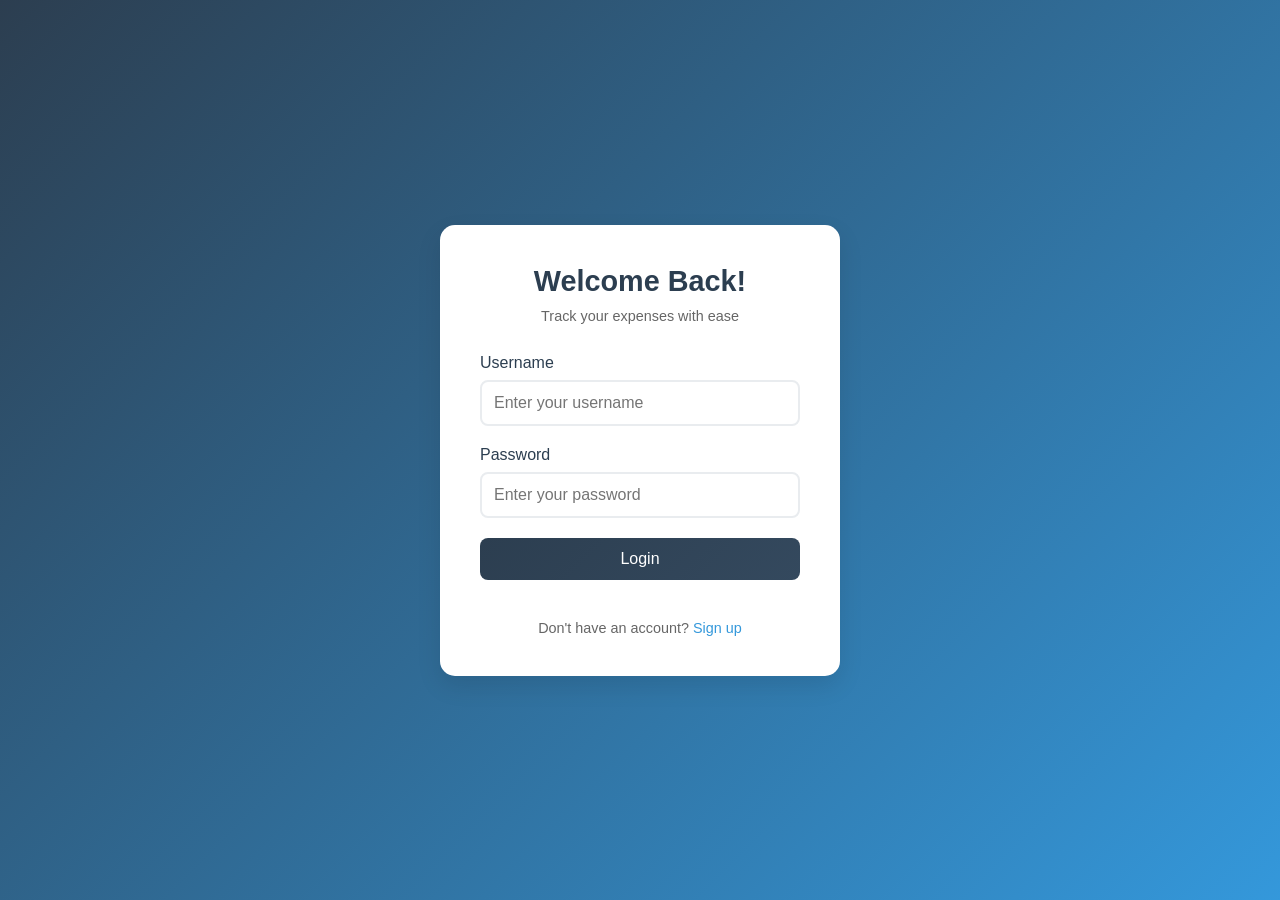
==== index.html @ 7dda6238 "initial commit" ====
<!DOCTYPE html>
<html lang="en">
<head>
    <meta charset="UTF-8">
    <meta name="viewport" content="width=device-width, initial-scale=1.0">
    <title>Personal Expense Tracker</title>
    <link rel="stylesheet" href="css/style.css">
</head>
<body>
    <nav class="navbar">
        <div class="nav-container">
            <h2>Expense Tracker</h2>
            <ul class="nav-links">
                <li><a href="index.html" class="active"><button>Transactions</button></a></li>
                <li><a href="dashboard.html"><button>Dashboard</button></a></li>
                <li><a href="about.html"><button>About</button></a></li>
                <li><button onclick="logout()" class="logout-btn">Logout</button></li>
            </ul>
        </div>
        <div class="user-info">Welcome, <span id="username"></span></div>
    </nav>
    <div class="container">
        <h1>Personal Expense Tracker</h1>
        
        <div class="balance-container">
            <h2>Your Balance</h2>
            <h3 id="balance">$0.00</h3>
        </div>

        <div class="summary">
            <div class="income">
                <h4>Income</h4>
                <p id="income-amount">$0.00</p>
            </div>
            <div class="expenses">
                <h4>Expenses</h4>
                <p id="expense-amount">$0.00</p>
            </div>
        </div>

        <div class="transaction-container">
            <h3>Add New Transaction</h3>
            <form id="transaction-form">
                <div class="form-control">
                    <label for="description">Description</label>
                    <input type="text" id="description" placeholder="Enter description..." required>
                </div>
                <div class="form-row">
                    <div class="form-control">
                        <label for="amount">Amount</label>
                        <input type="number" id="amount" placeholder="Enter amount..." required step="0.01">
                    </div>
                    <div class="form-control">
                        <label for="transaction-type">Type</label>
                        <select id="transaction-type" required>
                            <option value="expense">Expense</option>
                            <option value="income">Income</option>
                        </select>
                    </div>
                </div>
                <div class="form-row">
                    <div class="form-control">
                        <label for="category">Category</label>
                        <select id="category" required>
                            <option value="">Select Category</option>
                            <optgroup label="Expenses">
                                <option value="groceries">Groceries</option>
                                <option value="utilities">Utilities</option>
                                <option value="rent">Rent</option>
                                <option value="transportation">Transportation</option>
                                <option value="entertainment">Entertainment</option>
                                <option value="healthcare">Healthcare</option>
                                <option value="shopping">Shopping</option>
                                <option value="other-expense">Other</option>
                            </optgroup>
                            <optgroup label="Income">
                                <option value="salary">Salary</option>
                                <option value="freelance">Freelance</option>
                                <option value="investments">Investments</option>
                                <option value="other-income">Other</option>
                            </optgroup>
                        </select>
                    </div>
                    <div class="form-control">
                        <label for="date">Date</label>
                        <input type="date" id="date" required>
                    </div>
                </div>
                <div class="form-control">
                    <label for="notes">Notes (Optional)</label>
                    <textarea id="notes" placeholder="Add any additional notes..."></textarea>
                </div>
                <button type="submit" class="btn">Add Transaction</button>
            </form>
        </div>

        <div class="history-container">
            <div class="history-header">
                <h3>Transaction History</h3>
                <div class="list-controls">
                    <div class="filter-controls">
                        <select id="filter-type" class="control-btn">
                            <option value="all">All Types</option>
                            <option value="income">Income</option>
                            <option value="expense">Expense</option>
                        </select>
                        <select id="filter-category" class="control-btn">
                            <option value="all">All Categories</option>
                            <optgroup label="Expenses">
                                <option value="groceries">Groceries</option>
                                <option value="utilities">Utilities</option>
                                <option value="rent">Rent</option>
                                <option value="transportation">Transportation</option>
                                <option value="entertainment">Entertainment</option>
                                <option value="healthcare">Healthcare</option>
                                <option value="shopping">Shopping</option>
                                <option value="other-expense">Other</option>
                            </optgroup>
                            <optgroup label="Income">
                                <option value="salary">Salary</option>
                                <option value="freelance">Freelance</option>
                                <option value="investments">Investments</option>
                                <option value="other-income">Other</option>
                            </optgroup>
                        </select>
                    </div>
                    <div class="sort-controls">
                        <button id="sort-date" class="control-btn">
                            Sort by Date <span class="sort-icon">↓</span>
                        </button>
                        <button id="sort-amount" class="control-btn">
                            Sort by Amount <span class="sort-icon">↓</span>
                        </button>
                    </div>
                </div>
            </div>
            <ul id="transaction-list" class="list">
                <!-- Transactions will be added here dynamically -->
            </ul>
        </div>
    </div>
    <script src="js/check-auth.js"></script>
    <script>document.getElementById('username').textContent = currentUser;</script>
    <script src="js/script.js"></script>
</body>
</html>
---- css/style.css ----
* {
    margin: 0;
    padding: 0;
    box-sizing: border-box;
}

body {
    font-family: Arial, sans-serif;
    background-color: #f7f7f7;
    min-height: 100vh;
    margin: 0;
    padding: 0;
}

/* Navbar styles (transaction page) */
.navbar {
    background-color: #2c3e50;
    padding: 12px 0;
}

.nav-container {
    max-width: 1100px;
    margin: 0 auto;
    display: flex;
    justify-content: space-between;
    align-items: center;
    padding: 0 20px;
    gap: 20px;
}

.nav-container h2 {
    color: #fff;
    font-size: 1.1rem;
    margin: 0;
}

.nav-links {
    list-style: none;
    display: flex;
    gap: 12px;
    margin: 0;
    padding: 0;
    align-items: center;
}

.nav-links li {
    display: inline-block;
}

.nav-links a {
    text-decoration: none;
}

.nav-links a button {
    background: linear-gradient(180deg, #ffffff11, #ffffff06);
    color: #fff;
    border: 1px solid rgba(255,255,255,0.12);
    padding: 8px 14px;
    border-radius: 8px;
    cursor: pointer;
    font-weight: 600;
    letter-spacing: 0.2px;
    box-shadow: 0 2px 6px rgba(0,0,0,0.12);
    transition: transform 0.12s ease, background-color 0.12s ease, opacity 0.12s ease;
}

.nav-links a button:hover,
.nav-links .logout-btn:hover {
    transform: translateY(-2px);
    opacity: 0.95;
}

.logout-btn {
    background: linear-gradient(180deg, #e74c3c22, #e74c3c11);
    color: #fff;
    border: 1px solid rgba(231, 76, 60, 0.3);
    padding: 8px 14px;
    border-radius: 8px;
    cursor: pointer;
    font-weight: 600;
    letter-spacing: 0.2px;
}

.user-info {
    color: #fff;
    font-size: 0.9em;
    opacity: 0.9;
    margin-left: 20px;
}

.nav-links a.active button,
.nav-links a button.active {
    background-color: #ffffff22;
    border-color: rgba(255,255,255,0.22);
}

@media (max-width: 600px) {
    .nav-container {
        padding: 0 12px;
        gap: 8px;
    }
    .nav-links a button {
        padding: 7px 10px;
        font-size: 0.95rem;
    }
}

.container {
    width: 100%;
    max-width: 800px;
    margin: 0 auto;
    background-color: white;
    padding: 30px;
    border-radius: 10px;
    box-shadow: 0 2px 5px rgba(0, 0, 0, 0.1);
}

.form-row {
    display: grid;
    grid-template-columns: 1fr 1fr;
    gap: 20px;
    margin-bottom: 20px;
}

.form-control select,
.form-control textarea {
    width: 100%;
    padding: 10px;
    border: 1px solid #ddd;
    border-radius: 5px;
    font-size: 1rem;
}

.form-control textarea {
    height: 100px;
    resize: vertical;
}

.form-control select {
    background-color: white;
}

.category-tag {
    padding: 3px 8px;
    border-radius: 12px;
    font-size: 0.8em;
    background-color: #e8e8e8;
    color: #666;
}

.transaction-info {
    display: flex;
    flex-direction: column;
    gap: 5px;
}

.transaction-info .description {
    font-weight: 500;
}

.transaction-info .details {
    font-size: 0.9em;
    color: #666;
}

h1 {
    text-align: center;
    margin-bottom: 30px;
    color: #2c3e50;
}

.balance-container {
    text-align: center;
    margin-bottom: 30px;
}

.balance-container h2 {
    color: #666;
    margin-bottom: 10px;
}

.balance-container h3 {
    font-size: 2em;
    color: #2c3e50;
}

.summary {
    display: flex;
    justify-content: space-between;
    margin-bottom: 30px;
    padding: 20px;
    background-color: #f8f9fa;
    border-radius: 5px;
}

.income, .expenses {
    flex: 1;
    text-align: center;
}

.income h4 {
    color: #27ae60;
}

.expenses h4 {
    color: #c0392b;
}

.form-control {
    margin-bottom: 20px;
}

.form-control label {
    display: block;
    margin-bottom: 5px;
    color: #666;
}

.form-control input {
    width: 100%;
    padding: 10px;
    border: 1px solid #ddd;
    border-radius: 5px;
}

.form-control small {
    color: #666;
    font-size: 0.8em;
}

.btn {
    width: 100%;
    padding: 10px;
    background-color: #2c3e50;
    color: white;
    border: none;
    border-radius: 5px;
    cursor: pointer;
    margin-bottom: 20px;
}

.btn:hover {
    background-color: #34495e;
}

.list {
    list-style-type: none;
    padding: 0;
}

.list li {
    display: flex;
    justify-content: space-between;
    padding: 10px;
    margin-bottom: 10px;
    background-color: #f8f9fa;
    border-radius: 5px;
    border-right: 5px solid;
}

.list li.income {
    border-right-color: #27ae60;
}

.list li.expense {
    border-right-color: #c0392b;
}

.delete-btn {
    background-color: #e74c3c;
    color: white;
    border: none;
    padding: 2px 5px;
    border-radius: 3px;
    cursor: pointer;
    margin-left: 10px;
}

.transaction-container, .history-container {
    margin-bottom: 30px;
}

.history-header {
    margin-bottom: 20px;
}

.list-controls {
    display: flex;
    flex-wrap: wrap;
    gap: 15px;
    margin-top: 15px;
}

.filter-controls, .sort-controls {
    display: flex;
    gap: 10px;
}

.control-btn {
    padding: 8px 12px;
    background-color: #f8f9fa;
    border: 1px solid #ddd;
    border-radius: 5px;
    cursor: pointer;
    font-size: 0.9em;
    color: #2c3e50;
    transition: all 0.3s ease;
}

.control-btn:hover {
    background-color: #e9ecef;
    border-color: #cbd3da;
}

.control-btn.active {
    background-color: #2c3e50;
    color: white;
    border-color: #2c3e50;
}

.sort-icon {
    display: inline-block;
    margin-left: 5px;
    transition: transform 0.3s ease;
}

.sort-icon.asc {
    transform: rotate(180deg);
}

@media (max-width: 768px) {
    .list-controls {
        flex-direction: column;
        gap: 10px;
    }

    .filter-controls, .sort-controls {
        flex-direction: column;
        width: 100%;
    }

    .control-btn {
        width: 100%;
    }
}

h3 {
    margin-bottom: 15px;
    color: #2c3e50;
}
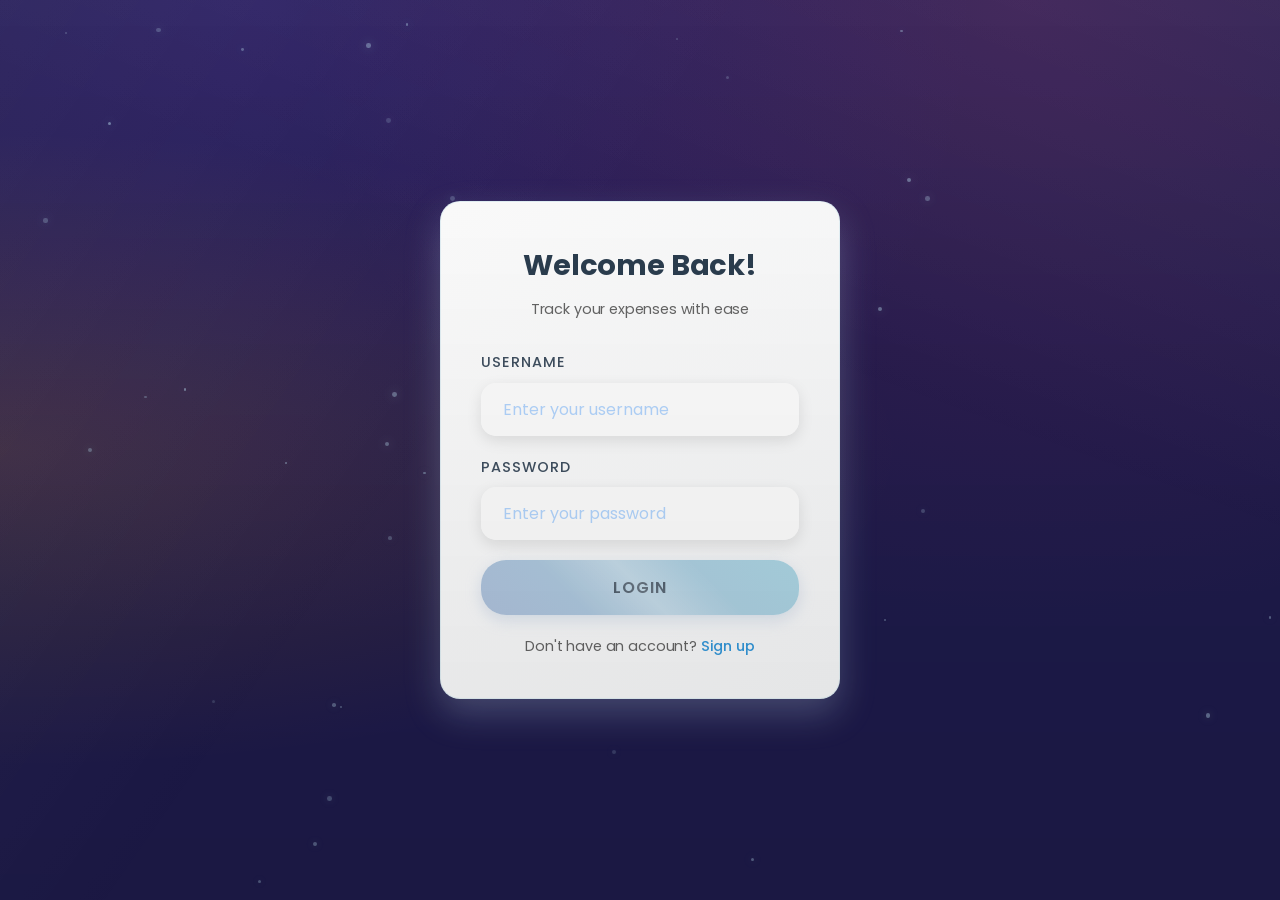
==== commit 12462622: "first commit" ====
--- a/index.html
+++ b/index.html
@@ -4,9 +4,16 @@
     <meta charset="UTF-8">
     <meta name="viewport" content="width=device-width, initial-scale=1.0">
     <title>Personal Expense Tracker</title>
+    <link rel="preconnect" href="https://fonts.googleapis.com">
+    <link rel="preconnect" href="https://fonts.gstatic.com" crossorigin>
+    <link href="https://fonts.googleapis.com/css2?family=Inter:wght@400;500;600;700;800&display=swap" rel="stylesheet">
     <link rel="stylesheet" href="css/style.css">
+    <link rel="stylesheet" href="css/animations.css">
+    <link rel="stylesheet" href="css/transactions.css">
 </head>
 <body>
+    <div class="orb orb-1"></div>
+    <div class="orb orb-2"></div>
     <nav class="navbar">
         <div class="nav-container">
             <h2>Expense Tracker</h2>
@@ -24,17 +31,17 @@
         
         <div class="balance-container">
             <h2>Your Balance</h2>
-            <h3 id="balance">$0.00</h3>
+            <h3 id="balance">₹0.00</h3>
         </div>
 
         <div class="summary">
             <div class="income">
                 <h4>Income</h4>
-                <p id="income-amount">$0.00</p>
+                <p id="income-amount">₹0.00</p>
             </div>
             <div class="expenses">
                 <h4>Expenses</h4>
-                <p id="expense-amount">$0.00</p>
+                <p id="expense-amount">₹0.00</p>
             </div>
         </div>
 
--- a/css/style.css
+++ b/css/style.css
@@ -1,21 +1,93 @@
+:root {
+    --primary: #7C3AED;
+    --primary-dark: #6D28D9;
+    --secondary: #EC4899;
+    --accent: #F59E0B;
+    --background: #1E1B4B;
+    --surface: rgba(255, 255, 255, 0.08);
+    --text: #FFFFFF;
+    --text-muted: #CBD5E1;
+    --error: #DC2626;
+    --success: #059669;
+}
+
 * {
     margin: 0;
     padding: 0;
     box-sizing: border-box;
+    -webkit-font-smoothing: antialiased;
 }
 
 body {
-    font-family: Arial, sans-serif;
-    background-color: #f7f7f7;
+    font-family: 'Inter', -apple-system, BlinkMacSystemFont, 'Segoe UI', Roboto, sans-serif;
+    background: var(--background);
+    background-image: 
+        radial-gradient(at 20% 0%, rgba(124, 58, 237, 0.15) 0px, transparent 50%),
+        radial-gradient(at 80% 0%, rgba(236, 72, 153, 0.15) 0px, transparent 50%),
+        radial-gradient(at 0% 50%, rgba(245, 158, 11, 0.15) 0px, transparent 50%);
     min-height: 100vh;
     margin: 0;
     padding: 0;
+    color: var(--text);
+    line-height: 1.6;
+    position: relative;
+    overflow-x: hidden;
+    letter-spacing: -0.01em;
 }
 
 /* Navbar styles (transaction page) */
 .navbar {
-    background-color: #2c3e50;
-    padding: 12px 0;
+    background: rgba(15, 23, 42, 0.8);
+    padding: 20px 0;
+    backdrop-filter: blur(16px);
+    -webkit-backdrop-filter: blur(16px);
+    position: sticky;
+    top: 0;
+    z-index: 1000;
+    border-bottom: 1px solid rgba(255, 255, 255, 0.1);
+    transition: all 0.3s ease;
+    box-shadow: 0 4px 30px rgba(0, 0, 0, 0.2);
+}
+
+.nav-container {
+    max-width: 1200px;
+    margin: 0 auto;
+    padding: 0 24px;
+    display: flex;
+    justify-content: space-between;
+    align-items: center;
+}
+
+.nav-container h2 {
+    color: var(--text);
+    font-weight: 700;
+    font-size: 1.5rem;
+    background: linear-gradient(to right, var(--primary), var(--secondary));
+    -webkit-background-clip: text;
+    background-clip: text;
+    -webkit-text-fill-color: transparent;
+}
+
+.navbar::before {
+    content: '';
+    position: absolute;
+    top: 0;
+    left: 0;
+    width: 100%;
+    height: 100%;
+    background: linear-gradient(90deg, 
+        rgba(147, 112, 219, 0.2),
+        rgba(72, 61, 139, 0.2),
+        rgba(147, 112, 219, 0.2)
+    );
+    background-size: 200% 100%;
+    animation: gradientSlide 5s linear infinite;
+    z-index: -1;
+}
+
+@keyframes gradientSlide {
+    0% { background-position: 100% 0; }
+    100% { background-position: -100% 0; }
 }
 
 .nav-container {
@@ -29,7 +101,7 @@
 }
 
 .nav-container h2 {
-    color: #fff;
+    color: #add8e6;
     font-size: 1.1rem;
     margin: 0;
 }
@@ -52,22 +124,41 @@
 }
 
 .nav-links a button {
-    background: linear-gradient(180deg, #ffffff11, #ffffff06);
-    color: #fff;
-    border: 1px solid rgba(255,255,255,0.12);
-    padding: 8px 14px;
-    border-radius: 8px;
+    background: var(--surface);
+    color: var(--text);
+    border: 1px solid rgba(255, 255, 255, 0.1);
+    padding: 10px 20px;
+    border-radius: 12px;
     cursor: pointer;
-    font-weight: 600;
-    letter-spacing: 0.2px;
-    box-shadow: 0 2px 6px rgba(0,0,0,0.12);
-    transition: transform 0.12s ease, background-color 0.12s ease, opacity 0.12s ease;
+    font-weight: 500;
+    font-size: 0.9rem;
+    transition: all 0.3s ease;
+    display: flex;
+    align-items: center;
+    gap: 8px;
+    letter-spacing: 0.3px;
+    backdrop-filter: blur(10px);
+}
+
+.nav-links a button:hover {
+    background: rgba(255, 255, 255, 0.15);
+    transform: translateY(-2px);
+    box-shadow: 0 8px 16px rgba(0, 0, 0, 0.2);
+}
+
+.nav-links a.active button {
+    background: linear-gradient(135deg, var(--primary), var(--primary-dark));
+    border: none;
+    color: white;
+    box-shadow: 0 8px 16px rgba(99, 102, 241, 0.2);
 }
 
 .nav-links a button:hover,
 .nav-links .logout-btn:hover {
     transform: translateY(-2px);
-    opacity: 0.95;
+    background: rgba(255, 255, 255, 0.2);
+    box-shadow: 0 0 30px rgba(66, 153, 225, 0.4);
+    border-color: rgba(255, 255, 255, 0.4);
 }
 
 .logout-btn {
@@ -82,7 +173,7 @@
 }
 
 .user-info {
-    color: #fff;
+    color: #add8e6;
     font-size: 0.9em;
     opacity: 0.9;
     margin-left: 20px;
@@ -107,12 +198,55 @@
 
 .container {
     width: 100%;
-    max-width: 800px;
-    margin: 0 auto;
-    background-color: white;
-    padding: 30px;
-    border-radius: 10px;
-    box-shadow: 0 2px 5px rgba(0, 0, 0, 0.1);
+    max-width: 1000px;
+    margin: 40px auto;
+    background: rgba(124, 58, 237, 0.05);
+    padding: 40px;
+    border-radius: 24px;
+    box-shadow: 0 0 50px rgba(124, 58, 237, 0.1);
+    border: 1px solid rgba(124, 58, 237, 0.2);
+    transition: all 0.4s cubic-bezier(0.4, 0, 0.2, 1);
+    position: relative;
+    z-index: 2;
+    color: var(--text);
+    transform-origin: center;
+    backdrop-filter: blur(20px);
+}
+
+.container::before {
+    content: '';
+    position: absolute;
+    top: -2px;
+    left: -2px;
+    right: -2px;
+    bottom: -2px;
+    background: linear-gradient(45deg, #9370DB, #483D8B, transparent, transparent);
+    border-radius: 22px;
+    z-index: -1;
+    animation: borderGlow 3s linear infinite;
+}
+
+@keyframes borderGlow {
+    0% { opacity: 0.5; }
+    50% { opacity: 1; }
+    100% { opacity: 0.5; }
+}
+
+.container::before {
+    content: '';
+    position: absolute;
+    top: 0;
+    left: 0;
+    right: 0;
+    bottom: 0;
+    background: linear-gradient(135deg, rgba(147, 197, 253, 0.2), rgba(96, 165, 250, 0.1));
+    border-radius: 20px;
+    z-index: -1;
+}
+
+.container:hover {
+    transform: translateY(-5px);
+    box-shadow: 0 15px 35px rgba(0, 0, 0, 0.15);
 }
 
 .form-row {
@@ -123,12 +257,145 @@
 }
 
 .form-control select,
-.form-control textarea {
+.form-control textarea,
+.form-control input {
     width: 100%;
+    padding: 15px 20px;
+    border: 1px solid rgba(192, 132, 252, 0.4);
+    border-radius: 15px;
+    font-size: 1rem;
+    background: rgba(192, 132, 252, 0.1);
+    transition: all 0.3s cubic-bezier(0.4, 0, 0.2, 1);
+    box-shadow: 0 2px 10px rgba(192, 132, 252, 0.15);
+    animation: fadeIn 0.5s ease-out;
+    color: #fff;
+    backdrop-filter: blur(5px);
+}
+
+.form-control select:hover,
+.form-control textarea:hover,
+.form-control input:hover {
+    border-color: rgba(147, 112, 219, 0.5);
+    box-shadow: 0 5px 15px rgba(147, 112, 219, 0.2);
+}
+
+.form-control select:focus,
+.form-control textarea:focus,
+.form-control input:focus {
+    border-color: #9370DB;
+    outline: none;
+    box-shadow: 0 5px 20px rgba(147, 112, 219, 0.3);
+    transform: translateY(-2px);
+}
+
+/* Style select options */
+.form-control select option {
+    background: #24243e;
+    color: #fff;
     padding: 10px;
-    border: 1px solid #ddd;
-    border-radius: 5px;
-    font-size: 1rem;
+}
+
+/* Custom placeholder color */
+::placeholder {
+    color: rgba(147, 197, 253, 0.7);
+}
+
+/* Label styling */
+.form-control label {
+    color: #fff;
+    font-weight: 500;
+    margin-bottom: 8px;
+    display: block;
+    text-transform: uppercase;
+    letter-spacing: 1px;
+    font-size: 0.9em;
+    animation: fadeIn 0.5s ease-out;
+    opacity: 0.9;
+}
+
+.form-control select {
+    appearance: none;
+    background-image: url("data:image/svg+xml;charset=UTF-8,%3csvg xmlns='http://www.w3.org/2000/svg' viewBox='0 0 24 24' fill='none' stroke='%23add8e6' stroke-width='2' stroke-linecap='round' stroke-linejoin='round'%3e%3cpolyline points='6 9 12 15 18 9'%3e%3c/polyline%3e%3c/svg%3e");
+    background-repeat: no-repeat;
+    background-position: right 15px center;
+    background-size: 15px;
+    cursor: pointer;
+}
+
+.form-control input:focus,
+.form-control select:focus,
+.form-control textarea:focus {
+    border-color: #add8e6;
+    box-shadow: 0 5px 15px rgba(173, 216, 230, 0.2);
+    transform: translateY(-2px);
+    outline: none;
+}
+
+.form-control label {
+    color: #2c3e50;
+    font-weight: 500;
+    margin-bottom: 8px;
+    display: block;
+    transition: all 0.3s ease;
+    animation: fadeIn 0.5s ease-out;
+}
+
+@keyframes fadeIn {
+    from {
+        opacity: 0;
+        transform: translateY(20px);
+    }
+    to {
+        opacity: 1;
+        transform: translateY(0);
+    }
+}
+
+@keyframes slideIn {
+    from {
+        opacity: 0;
+        transform: translateX(-20px);
+    }
+    to {
+        opacity: 1;
+        transform: translateX(0);
+    }
+}
+
+@keyframes pulseGlow {
+    0% {
+        box-shadow: 0 0 20px rgba(99, 102, 241, 0.2);
+    }
+    50% {
+        box-shadow: 0 0 30px rgba(99, 102, 241, 0.4);
+    }
+    100% {
+        box-shadow: 0 0 20px rgba(99, 102, 241, 0.2);
+    }
+}
+
+.fade-in {
+    animation: fadeIn 0.6s ease-out forwards;
+}
+
+.slide-in {
+    animation: slideIn 0.6s ease-out forwards;
+}
+
+.pulse {
+    animation: pulseGlow 2s infinite;
+}
+
+.form-control select:focus,
+.form-control textarea:focus {
+    border-color: #1a2a6c;
+    outline: none;
+    box-shadow: 0 0 0 4px rgba(26, 42, 108, 0.1);
+}
+
+.form-control select:hover,
+.form-control textarea:hover {
+    border-color: #b21f1f;
 }
 
 .form-control textarea {
@@ -137,15 +404,36 @@
 }
 
 .form-control select {
-    background-color: white;
+    background: rgba(147, 197, 253, 0.1);
 }
 
 .category-tag {
-    padding: 3px 8px;
-    border-radius: 12px;
+    padding: 6px 12px;
+    border-radius: 20px;
     font-size: 0.8em;
-    background-color: #e8e8e8;
-    color: #666;
+    background: linear-gradient(135deg, rgba(26, 42, 108, 0.1), rgba(178, 31, 31, 0.1));
+    color: #1a2a6c;
+    font-weight: 500;
+    letter-spacing: 0.5px;
+    text-transform: capitalize;
+    border: 1px solid rgba(26, 42, 108, 0.2);
+    transition: all 0.3s ease;
+    display: inline-flex;
+    align-items: center;
+    gap: 5px;
+}
+
+.category-tag:hover {
+    transform: translateY(-2px);
+    box-shadow: 0 3px 8px rgba(26, 42, 108, 0.1);
+    background: linear-gradient(135deg, rgba(26, 42, 108, 0.2), rgba(178, 31, 31, 0.2));
+}
+
+.category-tag::before {
+    content: '•';
+    color: #1a2a6c;
+    font-size: 1.2em;
+    line-height: 1;
 }
 
 .transaction-info {
@@ -163,47 +451,322 @@
     color: #666;
 }
 
+.container {
+    display: flex;
+    flex-direction: column;
+    align-items: center;
+}
+
 h1 {
     text-align: center;
-    margin-bottom: 30px;
-    color: #2c3e50;
+    margin: 0 auto 35px;
+    font-size: 2.75em;
+    font-weight: 800;
+    position: relative;
+    padding: 20px 0;
+    animation: fadeInDown 0.8s ease-out;
+    letter-spacing: -0.03em;
+    line-height: 1.2;
+    background: linear-gradient(to right, #1E1B4B, #7C3AED);
+    -webkit-background-clip: text;
+    background-clip: text;
+    -webkit-text-fill-color: transparent;
+    text-shadow: 0 4px 12px rgba(124, 58, 237, 0.3);
+    width: auto;
+}
+
+h1::after {
+    content: '';
+    position: absolute;
+    bottom: 0;
+    left: 50%;
+    transform: translateX(-50%);
+    width: 100px;
+    height: 3px;
+    background: linear-gradient(90deg, #b0c4de, #add8e6);
+    border-radius: 2px;
+}
+
+@keyframes fadeInDown {
+    from {
+        opacity: 0;
+        transform: translateY(-20px);
+    }
+    to {
+        opacity: 1;
+        transform: translateY(0);
+    }
+}
+
+@keyframes gradientFlow {
+    0% { background-position: 0% 50%; }
+    50% { background-position: 100% 50%; }
+    100% { background-position: 0% 50%; }
+}
+
+@keyframes pulseGlow {
+    0% { box-shadow: 0 0 5px rgba(179, 217, 255, 0.5); }
+    50% { box-shadow: 0 0 20px rgba(179, 217, 255, 0.8); }
+    100% { box-shadow: 0 0 5px rgba(179, 217, 255, 0.5); }
+}
+
+@keyframes floatAnimation {
+    0% { transform: translateY(0px); }
+    50% { transform: translateY(-10px); }
+    100% { transform: translateY(0px); }
+}
+
+/* About page specific styles */
+.container h3 {
+    color: #483D8B;
+    margin: 25px 0 15px;
+    font-size: 1.8em;
+}
+
+.container p {
+    color: #4A5568;
+    line-height: 1.8;
+    margin-bottom: 20px;
+    font-size: 1.1em;
+}
+
+.container ul {
+    color: #4A5568;
+    padding-left: 20px;
+    margin-bottom: 20px;
+}
+
+.container ul li {
+    margin-bottom: 10px;
+    line-height: 1.6;
 }
 
 .balance-container {
     text-align: center;
-    margin-bottom: 30px;
+    margin: 30px auto 50px;
+    padding: 40px;
+    background: linear-gradient(135deg, var(--primary), var(--secondary));
+    border-radius: 28px;
+    box-shadow: 0 20px 40px rgba(124, 58, 237, 0.3);
+    max-width: 700px;
+    position: relative;
+    overflow: hidden;
+    color: white;
+    border: 1px solid rgba(255, 255, 255, 0.1);
+}
+
+.balance-container::before {
+    content: '';
+    position: absolute;
+    top: 0;
+    left: 0;
+    right: 0;
+    bottom: 0;
+    background: linear-gradient(rgba(255, 255, 255, 0.1), rgba(255, 255, 255, 0));
+    pointer-events: none;
 }
 
 .balance-container h2 {
-    color: #666;
-    margin-bottom: 10px;
+    font-size: 1.25rem;
+    font-weight: 500;
+    opacity: 0.9;
+    margin-bottom: 16px;
 }
 
 .balance-container h3 {
-    font-size: 2em;
-    color: #2c3e50;
+    font-size: 3.5rem;
+    font-weight: 700;
+    margin: 0;
+    letter-spacing: -1px;
+    text-shadow: 0 2px 10px rgba(0, 0, 0, 0.2);
+}
+
+@keyframes floatIn {
+    from {
+        opacity: 0;
+        transform: translateY(-20px);
+    }
+    to {
+        opacity: 1;
+        transform: translateY(0);
+    }
+}
+
+.balance-container::before {
+    content: '';
+    position: absolute;
+    top: -50%;
+    left: -50%;
+    width: 200%;
+    height: 200%;
+    background: radial-gradient(circle, rgba(255,255,255,0.2) 0%, transparent 60%);
+    animation: shine 8s linear infinite;
+}
+
+@keyframes shine {
+    from {
+        transform: rotate(0deg);
+    }
+    to {
+        transform: rotate(360deg);
+    }
+}
+
+.balance-container h2 {
+    color: #1a2a6c;
+    margin-bottom: 15px;
+    font-size: 1.4em;
+    font-weight: 600;
+    text-transform: uppercase;
+    letter-spacing: 2px;
+    position: relative;
+    display: inline-block;
+}
+
+.balance-container h2::after {
+    content: '';
+    position: absolute;
+    bottom: -5px;
+    left: 50%;
+    transform: translateX(-50%);
+    width: 50px;
+    height: 3px;
+    background: linear-gradient(90deg, #1a2a6c, #b21f1f);
+    border-radius: 2px;
+}
+
+.balance-container h3 {
+    font-size: 3.5em;
+    background: linear-gradient(45deg, #1a2a6c, #b21f1f);
+    -webkit-background-clip: text;
+    background-clip: text;
+    color: transparent;
+    text-shadow: 2px 2px 4px rgba(0,0,0,0.1);
+    font-weight: 700;
+    margin-top: 10px;
+    transition: transform 0.3s ease;
+}
+
+.balance-container:hover h3 {
+    transform: scale(1.05);
 }
 
 .summary {
-    display: flex;
-    justify-content: space-between;
-    margin-bottom: 30px;
-    padding: 20px;
-    background-color: #f8f9fa;
-    border-radius: 5px;
+    display: grid;
+    grid-template-columns: 1fr 1fr;
+    gap: 30px;
+    margin-bottom: 40px;
+    padding: 0;
+    animation: fadeInScale 0.8s ease-out;
+}
+
+@keyframes fadeInScale {
+    from {
+        opacity: 0;
+        transform: scale(0.95);
+    }
+    to {
+        opacity: 1;
+        transform: scale(1);
+    }
 }
 
 .income, .expenses {
-    flex: 1;
     text-align: center;
+    padding: 25px;
+    border-radius: 20px;
+    position: relative;
+    overflow: hidden;
+    transition: all 0.3s ease;
+}
+
+.income {
+    background: linear-gradient(135deg, rgba(5, 150, 105, 0.2), rgba(16, 185, 129, 0.1));
+    border: 2px solid rgba(5, 150, 105, 0.3);
+    backdrop-filter: blur(8px);
+    animation: cardHover 0.3s ease forwards;
+    transition: all 0.3s ease;
+}
+
+.expenses {
+    background: linear-gradient(135deg, rgba(220, 38, 38, 0.2), rgba(239, 68, 68, 0.1));
+    border: 2px solid rgba(220, 38, 38, 0.3);
+    backdrop-filter: blur(8px);
+    animation: cardHover 0.3s ease forwards;
+    transition: all 0.3s ease;
+}
+
+.income::before, .expenses::before {
+    content: '';
+    position: absolute;
+    top: 0;
+    left: -100%;
+    width: 100%;
+    height: 100%;
+    background: linear-gradient(
+        90deg,
+        transparent,
+        rgba(255, 255, 255, 0.2),
+        transparent
+    );
+    transition: 0.5s;
+}
+
+.income:hover::before, .expenses:hover::before {
+    left: 100%;
+}
+
+.income h4, .expenses h4 {
+    font-size: 1.2em;
+    margin-bottom: 15px;
+    text-transform: uppercase;
+    letter-spacing: 1px;
+    position: relative;
+    display: inline-block;
 }
 
 .income h4 {
-    color: #27ae60;
+    color: #4ADE80;
+    font-size: 1.2em;
+    text-transform: uppercase;
+    letter-spacing: 1px;
+    text-shadow: 0 2px 4px rgba(0, 0, 0, 0.1);
 }
 
 .expenses h4 {
-    color: #c0392b;
+    color: #FB7185;
+    font-size: 1.2em;
+    text-transform: uppercase;
+    letter-spacing: 1px;
+    text-shadow: 0 2px 4px rgba(0, 0, 0, 0.1);
+}
+
+.income p, .expenses p {
+    font-size: 2.5em;
+    font-weight: 700;
+    margin: 10px 0;
+    transition: all 0.3s ease;
+    text-shadow: 2px 2px 4px rgba(0, 0, 0, 0.2);
+    color: #ffffff;
+}
+
+.income:hover p, .expenses:hover p {
+    transform: scale(1.1);
+}
+
+.income p {
+    color: #4ADE80;
+    text-shadow: 0 0 20px rgba(74, 222, 128, 0.4);
+}
+
+.expenses p {
+    color: #FF6B6B;
+    text-shadow: 0 0 20px rgba(255, 107, 107, 0.4);
+}
+
+.income:hover, .expenses:hover {
+    transform: translateY(-5px);
+    box-shadow: 0 10px 20px rgba(0,0,0,0.1);
 }
 
 .form-control {
@@ -218,9 +781,32 @@
 
 .form-control input {
     width: 100%;
-    padding: 10px;
-    border: 1px solid #ddd;
-    border-radius: 5px;
+    padding: 16px;
+    border: 1px solid rgba(124, 58, 237, 0.2);
+    border-radius: 14px;
+    font-size: 0.95em;
+    transition: all 0.3s cubic-bezier(0.4, 0, 0.2, 1);
+    background: rgba(124, 58, 237, 0.05);
+    color: var(--text);
+    box-shadow: 0 0 20px rgba(124, 58, 237, 0.1);
+    backdrop-filter: blur(10px);
+}
+
+.form-control input:focus {
+    border-color: #93C5FD;
+    box-shadow: 0 0 0 4px rgba(147, 197, 253, 0.2);
+    transform: translateY(-2px);
+}
+
+.form-control input:hover {
+    border-color: #93C5FD;
+    background: rgba(255, 255, 255, 1);
+}
+
+.form-control input:focus {
+    border-color: #add8e6;
+    outline: none;
+    box-shadow: 0 0 0 4px rgba(173, 216, 230, 0.2);
 }
 
 .form-control small {
@@ -229,18 +815,77 @@
 }
 
 .btn {
-    width: 100%;
-    padding: 10px;
-    background-color: #2c3e50;
+    padding: 14px 28px;
+    background: linear-gradient(135deg, var(--primary), var(--secondary));
     color: white;
     border: none;
-    border-radius: 5px;
+    border-radius: 12px;
     cursor: pointer;
-    margin-bottom: 20px;
+    font-weight: 600;
+    font-size: 0.95rem;
+    letter-spacing: 0.3px;
+    transition: all 0.3s ease;
+    box-shadow: 0 8px 16px rgba(124, 58, 237, 0.2);
+    display: inline-flex;
+    align-items: center;
+    justify-content: center;
+    gap: 8px;
+    position: relative;
+    overflow: hidden;
+}
+
+.btn::before {
+    content: '';
+    position: absolute;
+    top: 0;
+    left: -100%;
+    width: 100%;
+    height: 100%;
+    background: linear-gradient(
+        120deg,
+        transparent,
+        rgba(255, 255, 255, 0.2),
+        transparent
+    );
+    transition: 0.5s;
+}
+
+.btn:hover::before {
+    left: 100%;
 }
 
 .btn:hover {
-    background-color: #34495e;
+    transform: translateY(-2px);
+    box-shadow: 0 12px 20px rgba(99, 102, 241, 0.3);
+}
+
+.btn:hover {
+    transform: translateY(-2px);
+    box-shadow: 0 5px 15px rgba(26, 42, 108, 0.4);
+}
+
+.btn:active {
+    transform: translateY(0);
+}
+
+.btn::after {
+    content: '';
+    position: absolute;
+    top: 0;
+    left: -100%;
+    width: 100%;
+    height: 100%;
+    background: linear-gradient(
+        90deg,
+        transparent,
+        rgba(255, 255, 255, 0.2),
+        transparent
+    );
+    transition: 0.5s;
+}
+
+.btn:hover::after {
+    left: 100%;
 }
 
 .list {
@@ -251,33 +896,161 @@
 .list li {
     display: flex;
     justify-content: space-between;
-    padding: 10px;
-    margin-bottom: 10px;
-    background-color: #f8f9fa;
-    border-radius: 5px;
-    border-right: 5px solid;
+    padding: 20px;
+    margin-bottom: 16px;
+    background: rgba(255, 255, 255, 0.98);
+    border-radius: 16px;
+    box-shadow: 0 4px 20px rgba(0, 0, 0, 0.06);
+    transition: all 0.3s cubic-bezier(0.4, 0, 0.2, 1);
+    border: 1px solid rgba(22, 28, 36, 0.08);
+    transform-origin: center;
+    cursor: pointer;
+    backdrop-filter: blur(20px);
+}
+
+.list li:hover {
+    transform: translateX(5px);
+    box-shadow: 0 5px 15px rgba(0, 0, 0, 0.1);
 }
 
 .list li.income {
-    border-right-color: #27ae60;
+    border: none;
+    background: linear-gradient(to right, rgba(46, 204, 113, 0.15), rgba(46, 204, 113, 0.05));
+    position: relative;
+    box-shadow: 0 4px 12px rgba(46, 204, 113, 0.1);
 }
 
 .list li.expense {
-    border-right-color: #c0392b;
+    border: none;
+    background: linear-gradient(to right, rgba(231, 76, 60, 0.15), rgba(231, 76, 60, 0.05));
+    position: relative;
+    box-shadow: 0 4px 12px rgba(231, 76, 60, 0.1);
+}
+
+.list li.income::before {
+    content: '';
+    position: absolute;
+    left: 0;
+    top: 0;
+    height: 100%;
+    width: 4px;
+    background: linear-gradient(to bottom, #27ae60, rgba(39, 174, 96, 0.5));
+    border-radius: 4px 0 0 4px;
+}
+
+.list li.expense::before {
+    content: '';
+    position: absolute;
+    left: 0;
+    top: 0;
+    height: 100%;
+    width: 4px;
+    background: linear-gradient(to bottom, #c0392b, rgba(192, 57, 43, 0.5));
+    border-radius: 4px 0 0 4px;
+}
+
+.list li .amount {
+    font-weight: 600;
+    font-size: 1.1em;
+    padding: 5px 10px;
+    border-radius: 8px;
+    min-width: 100px;
+    text-align: right;
+}
+
+.list li.income .amount {
+    color: #27ae60;
+    background: rgba(39, 174, 96, 0.1);
+}
+
+.list li.expense .amount {
+    color: #c0392b;
+    background: rgba(192, 57, 43, 0.1);
 }
 
 .delete-btn {
-    background-color: #e74c3c;
+    background: linear-gradient(45deg, #e74c3c, #c0392b);
     color: white;
     border: none;
-    padding: 2px 5px;
-    border-radius: 3px;
+    padding: 8px 12px;
+    border-radius: 8px;
     cursor: pointer;
-    margin-left: 10px;
+    margin-left: 15px;
+    transition: all 0.3s ease;
+    font-size: 0.9em;
+    display: flex;
+    align-items: center;
+    justify-content: center;
+    opacity: 0.8;
+}
+
+.delete-btn:hover {
+    opacity: 1;
+    transform: translateY(-2px);
+    box-shadow: 0 3px 8px rgba(231, 76, 60, 0.3);
+}
+
+.delete-btn::before {
+    content: '×';
+    font-size: 1.2em;
+    font-weight: bold;
+    margin-right: 2px;
 }
 
 .transaction-container, .history-container {
-    margin-bottom: 30px;
+    margin-bottom: 40px;
+    padding: 30px;
+    background: rgba(124, 58, 237, 0.08);
+    border-radius: 25px;
+    box-shadow: 0 15px 35px rgba(124, 58, 237, 0.15);
+    border: 1px solid rgba(124, 58, 237, 0.2);
+    transition: all 0.3s ease;
+    animation: slideUp 0.8s ease-out;
+    backdrop-filter: blur(10px);
+}
+
+@keyframes slideUp {
+    from {
+        opacity: 0;
+        transform: translateY(30px);
+    }
+    to {
+        opacity: 1;
+        transform: translateY(0);
+    }
+}
+
+.transaction-container:hover, .history-container:hover {
+    transform: translateY(-5px);
+    box-shadow: 0 15px 35px rgba(0,0,0,0.15);
+}
+
+.transaction-container h3, .history-container h3, .container h3 {
+    font-size: 1.8em;
+    margin: 0 auto 25px;
+    text-align: center;
+    position: relative;
+    padding-bottom: 15px;
+    width: 100%;
+    background: linear-gradient(to right, #1E1B4B, #7C3AED);
+    -webkit-background-clip: text;
+    background-clip: text;
+    -webkit-text-fill-color: transparent;
+    font-weight: 700;
+    text-shadow: 0 4px 12px rgba(124, 58, 237, 0.2);
+}
+
+.transaction-container h3::after, .history-container h3::after, .container h3::after {
+    content: '';
+    position: absolute;
+    bottom: 0;
+    left: 50%;
+    transform: translateX(-50%);
+    width: 100px;
+    height: 3px;
+    background: linear-gradient(90deg, #7C3AED, #EC4899);
+    border-radius: 2px;
+    box-shadow: 0 0 10px rgba(124, 58, 237, 0.3);
 }
 
 .history-header {
@@ -286,25 +1059,32 @@
 
 .list-controls {
     display: flex;
-    flex-wrap: wrap;
+    align-items: center;
+    justify-content: flex-start;
     gap: 15px;
     margin-top: 15px;
+    flex-wrap: nowrap;
+    overflow-x: auto;
+    padding-bottom: 5px;
 }
 
 .filter-controls, .sort-controls {
     display: flex;
     gap: 10px;
+    flex-shrink: 0;
 }
 
 .control-btn {
     padding: 8px 12px;
-    background-color: #f8f9fa;
-    border: 1px solid #ddd;
+    white-space: nowrap;
+    background: rgba(147, 197, 253, 0.1);
+    border: 1px solid rgba(147, 197, 253, 0.2);
     border-radius: 5px;
     cursor: pointer;
     font-size: 0.9em;
-    color: #2c3e50;
+    color: #93C5FD;
     transition: all 0.3s ease;
+    backdrop-filter: blur(5px);
 }
 
 .control-btn:hover {
@@ -313,9 +1093,10 @@
 }
 
 .control-btn.active {
-    background-color: #2c3e50;
-    color: white;
-    border-color: #2c3e50;
+    background: rgba(147, 197, 253, 0.3);
+    color: #93C5FD;
+    border-color: rgba(147, 197, 253, 0.4);
+    box-shadow: 0 0 15px rgba(147, 197, 253, 0.2);
 }
 
 .sort-icon {
@@ -330,17 +1111,19 @@
 
 @media (max-width: 768px) {
     .list-controls {
-        flex-direction: column;
-        gap: 10px;
+        overflow-x: auto;
+        -webkit-overflow-scrolling: touch;
+        padding-bottom: 10px;
+        margin-bottom: -10px;
     }
 
     .filter-controls, .sort-controls {
-        flex-direction: column;
-        width: 100%;
+        flex-shrink: 0;
     }
 
     .control-btn {
-        width: 100%;
+        font-size: 0.9em;
+        padding: 8px 10px;
     }
 }
 
--- a/css/animations.css
+++ b/css/animations.css
@@ -0,0 +1,378 @@
+/* Animations and Enhanced Styles */
+@import url('https://fonts.googleapis.com/css2?family=Poppins:wght@300;400;500;600;700&display=swap');
+
+/* Base styles */
+* {
+    font-family: 'Poppins', sans-serif;
+}
+
+/* Animated Background with Multiple Effects */
+body {
+    margin: 0;
+    min-height: 100vh;
+    background: #0f0c29;
+    background: linear-gradient(to right, #24243e, #302b63, #0f0c29);
+    position: relative;
+    overflow-x: hidden;
+}
+
+/* Animated floating bubbles */
+body::before {
+    content: '';
+    position: fixed;
+    top: 0;
+    left: 0;
+    width: 100%;
+    height: 100%;
+    background: radial-gradient(circle at 50% 50%, rgba(255, 255, 255, 0.1) 0%, transparent 50%);
+    animation: shine 15s infinite;
+    z-index: 0;
+}
+
+/* Glowing orbs */
+.orb {
+    position: fixed;
+    border-radius: 50%;
+    filter: blur(80px);
+    opacity: 0.5;
+    pointer-events: none;
+    z-index: 0;
+}
+
+.orb-1 {
+    width: 300px;
+    height: 300px;
+    background: rgba(147, 112, 219, 0.3);
+    top: -100px;
+    right: -100px;
+    animation: floatOrb 20s infinite alternate;
+}
+
+.orb-2 {
+    width: 250px;
+    height: 250px;
+    background: rgba(72, 61, 139, 0.3);
+    bottom: -50px;
+    left: -50px;
+    animation: floatOrb 15s infinite alternate-reverse;
+}
+
+@keyframes floatOrb {
+    0% { transform: translate(0, 0) rotate(0deg); }
+    33% { transform: translate(50px, 50px) rotate(120deg); }
+    66% { transform: translate(-30px, 20px) rotate(240deg); }
+    100% { transform: translate(20px, -30px) rotate(360deg); }
+}
+
+@keyframes shine {
+    0%, 100% { transform: scale(1); opacity: 0.3; }
+    50% { transform: scale(1.2); opacity: 0.5; }
+}
+
+/* Add a subtle mesh gradient overlay */
+body::before {
+    content: '';
+    position: fixed;
+    top: 0;
+    left: 0;
+    width: 100%;
+    height: 100%;
+    background: 
+        radial-gradient(circle at 0% 0%, rgba(255,255,255,0.2) 0%, transparent 30%),
+        radial-gradient(circle at 100% 100%, rgba(255,255,255,0.2) 0%, transparent 30%);
+    pointer-events: none;
+    z-index: 1;
+}
+
+body::before {
+    content: '';
+    position: fixed;
+    top: 0;
+    left: 0;
+    width: 100%;
+    height: 100%;
+    background: 
+        radial-gradient(circle at 20% 30%, rgba(173, 216, 230, 0.15) 0%, transparent 10%),
+        radial-gradient(circle at 80% 70%, rgba(221, 221, 221, 0.1) 0%, transparent 10%),
+        radial-gradient(circle at 40% 60%, rgba(176, 196, 222, 0.15) 0%, transparent 8%),
+        radial-gradient(circle at 60% 40%, rgba(211, 211, 211, 0.1) 0%, transparent 8%);
+    animation: sparkle 10s linear infinite;
+    pointer-events: none;
+}
+
+body::after {
+    content: '';
+    position: fixed;
+    top: 0;
+    left: 0;
+    width: 100%;
+    height: 100%;
+    background: url("data:image/svg+xml,%3Csvg width='100' height='100' viewBox='0 0 100 100' xmlns='http://www.w3.org/2000/svg'%3E%3Cpath d='M11 18c3.866 0 7-3.134 7-7s-3.134-7-7-7-7 3.134-7 7 3.134 7 7 7zm48 25c3.866 0 7-3.134 7-7s-3.134-7-7-7-7 3.134-7 7 3.134 7 7 7zm-43-7c1.657 0 3-1.343 3-3s-1.343-3-3-3-3 1.343-3 3 1.343 3 3 3zm63 31c1.657 0 3-1.343 3-3s-1.343-3-3-3-3 1.343-3 3 1.343 3 3 3zM34 90c1.657 0 3-1.343 3-3s-1.343-3-3-3-3 1.343-3 3 1.343 3 3 3zm56-76c1.657 0 3-1.343 3-3s-1.343-3-3-3-3 1.343-3 3 1.343 3 3 3zM12 86c2.21 0 4-1.79 4-4s-1.79-4-4-4-4 1.79-4 4 1.79 4 4 4zm28-65c2.21 0 4-1.79 4-4s-1.79-4-4-4-4 1.79-4 4 1.79 4 4 4zm23-11c2.76 0 5-2.24 5-5s-2.24-5-5-5-5 2.24-5 5 2.24 5 5 5zm-6 60c2.21 0 4-1.79 4-4s-1.79-4-4-4-4 1.79-4 4 1.79 4 4 4zm29 22c2.76 0 5-2.24 5-5s-2.24-5-5-5-5 2.24-5 5 2.24 5 5 5zM32 63c2.76 0 5-2.24 5-5s-2.24-5-5-5-5 2.24-5 5 2.24 5 5 5zm57-13c2.76 0 5-2.24 5-5s-2.24-5-5-5-5 2.24-5 5 2.24 5 5 5zm-9-21c1.105 0 2-.895 2-2s-.895-2-2-2-2 .895-2 2 .895 2 2 2zM60 91c1.105 0 2-.895 2-2s-.895-2-2-2-2 .895-2 2 .895 2 2 2zM35 41c1.105 0 2-.895 2-2s-.895-2-2-2-2 .895-2 2 .895 2 2 2zM12 60c1.105 0 2-.895 2-2s-.895-2-2-2-2 .895-2 2 .895 2 2 2z' fill='rgba(255,255,255,0.03)' fill-opacity='0.03' fill-rule='evenodd'/%3E%3C/svg%3E"),
+        linear-gradient(to bottom, transparent, rgba(0, 0, 0, 0.2));
+    opacity: 0.5;
+    pointer-events: none;
+}
+
+/* Floating particles */
+.particles {
+    position: fixed;
+    top: 0;
+    left: 0;
+    width: 100%;
+    height: 100%;
+    pointer-events: none;
+    z-index: 0;
+}
+
+.particle {
+    position: absolute;
+    width: 4px;
+    height: 4px;
+    background: linear-gradient(135deg, rgba(176, 196, 222, 0.8), rgba(173, 216, 230, 0.8));
+    border-radius: 50%;
+    animation: float 6s infinite;
+    box-shadow: 0 0 10px rgba(173, 216, 230, 0.5);
+}
+
+@keyframes sparkle {
+    0%, 100% { opacity: 0.8; }
+    50% { opacity: 0.4; }
+}
+
+@keyframes float {
+    0%, 100% {
+        transform: translateY(0) translateX(0);
+        opacity: 0;
+    }
+    25% {
+        opacity: 0.5;
+    }
+    50% {
+        transform: translateY(-100px) translateX(100px);
+        opacity: 1;
+    }
+    75% {
+        opacity: 0.5;
+    }
+}
+
+@keyframes gradientBG {
+    0% {
+        background-position: 0% 50%;
+    }
+    50% {
+        background-position: 100% 50%;
+    }
+    100% {
+        background-position: 0% 50%;
+    }
+}
+
+@keyframes gradientBG {
+    0% { background-position: 0% 50%; }
+    50% { background-position: 100% 50%; }
+    100% { background-position: 0% 50%; }
+}
+
+/* Floating Animation for Cards */
+.balance-container, .transaction-container, .history-container {
+    animation: float 6s ease-in-out infinite;
+    backdrop-filter: blur(10px);
+    background: rgba(255, 255, 255, 0.95);
+}
+
+.container {
+    backdrop-filter: blur(10px);
+    background: rgba(255, 255, 255, 0.95);
+}
+
+@keyframes float {
+    0% { transform: translateY(0px); }
+    50% { transform: translateY(-5px); }
+    100% { transform: translateY(0px); }
+}
+
+/* Glowing effect for buttons */
+.btn, .auth-btn {
+    position: relative;
+    overflow: hidden;
+    background: linear-gradient(45deg, #b0c4de, #add8e6);
+    border: none;
+    color: #2c3e50;
+    padding: 15px 30px;
+    border-radius: 25px;
+    font-weight: 600;
+    letter-spacing: 1px;
+    text-transform: uppercase;
+    transition: all 0.3s ease;
+    box-shadow: 0 5px 15px rgba(176, 196, 222, 0.4);
+}
+
+.btn:hover, .auth-btn:hover {
+    transform: translateY(-3px);
+    box-shadow: 0 8px 25px rgba(221, 36, 118, 0.6);
+}
+
+.btn::after, .auth-btn::after {
+    content: '';
+    position: absolute;
+    top: -50%;
+    left: -50%;
+    width: 200%;
+    height: 200%;
+    background: linear-gradient(
+        transparent,
+        rgba(255, 255, 255, 0.3),
+        transparent
+    );
+    transform: rotate(45deg);
+    animation: glowingEffect 3s linear infinite;
+}
+
+@keyframes glowingEffect {
+    0% { transform: rotate(45deg) translateX(-100%); }
+    100% { transform: rotate(45deg) translateX(100%); }
+}
+
+/* Animated input fields */
+.form-control input, .form-control select, .form-control textarea {
+    border: 2px solid transparent;
+    background: rgba(255, 255, 255, 0.9);
+    border-radius: 15px;
+    padding: 12px 20px;
+    transition: all 0.3s ease;
+    box-shadow: 0 5px 15px rgba(0, 0, 0, 0.1);
+}
+
+.form-control input:focus, .form-control select:focus, .form-control textarea:focus {
+    border-color: #DD2476;
+    transform: translateY(-2px);
+    box-shadow: 0 8px 25px rgba(221, 36, 118, 0.2);
+}
+
+/* Animated list items */
+.list li {
+    animation: slideIn 0.5s ease-out;
+    transition: all 0.3s ease;
+    border: none;
+    background: rgba(255, 255, 255, 0.9);
+    backdrop-filter: blur(5px);
+    margin-bottom: 15px;
+    padding: 20px;
+    border-radius: 15px;
+    box-shadow: 0 5px 15px rgba(0, 0, 0, 0.1);
+}
+
+@keyframes slideIn {
+    from {
+        opacity: 0;
+        transform: translateX(-50px);
+    }
+    to {
+        opacity: 1;
+        transform: translateX(0);
+    }
+}
+
+.list li:hover {
+    transform: scale(1.02) translateX(10px);
+    box-shadow: 0 8px 25px rgba(0, 0, 0, 0.15);
+}
+
+/* Animated balance display */
+#balance {
+    font-size: 3em;
+    background: linear-gradient(45deg, #b0c4de, #add8e6);
+    -webkit-background-clip: text;
+    background-clip: text;
+    color: transparent;
+    animation: balancePulse 2s ease-in-out infinite;
+    text-shadow: 2px 2px 4px rgba(0, 0, 0, 0.1);
+}
+
+@keyframes balancePulse {
+    0% { transform: scale(1); }
+    50% { transform: scale(1.05); }
+    100% { transform: scale(1); }
+}
+
+/* Enhanced navbar */
+.navbar {
+    background: rgba(255, 255, 255, 0.1);
+    backdrop-filter: blur(10px);
+    border-bottom: 1px solid rgba(255, 255, 255, 0.2);
+}
+
+@keyframes slideDown {
+    from {
+        transform: translateY(-100%);
+    }
+    to {
+        transform: translateY(0);
+    }
+}
+
+/* Animated category tags */
+.category-tag {
+    background: linear-gradient(45deg, #FF512F, #DD2476);
+    color: white;
+    padding: 8px 15px;
+    border-radius: 20px;
+    font-size: 0.9em;
+    font-weight: 500;
+    animation: tagPulse 2s infinite;
+}
+
+@keyframes tagPulse {
+    0% { box-shadow: 0 0 0 0 rgba(221, 36, 118, 0.4); }
+    70% { box-shadow: 0 0 0 10px rgba(221, 36, 118, 0); }
+    100% { box-shadow: 0 0 0 0 rgba(221, 36, 118, 0); }
+}
+
+/* Delete button animation */
+.delete-btn {
+    background: linear-gradient(45deg, #FF512F, #DD2476);
+    color: white;
+    border: none;
+    width: 30px;
+    height: 30px;
+    border-radius: 50%;
+    display: flex;
+    align-items: center;
+    justify-content: center;
+    transition: all 0.3s ease;
+}
+
+.delete-btn:hover {
+    transform: rotate(90deg) scale(1.2);
+    box-shadow: 0 0 15px rgba(221, 36, 118, 0.5);
+}
+
+/* Summary cards animation */
+.income, .expenses {
+    position: relative;
+    overflow: hidden;
+    border-radius: 20px;
+    padding: 25px;
+    background: rgba(255, 255, 255, 0.9);
+}
+
+@keyframes cardFloat {
+    0% { transform: translateY(0px); }
+    50% { transform: translateY(-10px); }
+    100% { transform: translateY(0px); }
+}
+
+/* Loading spinner animation */
+.loading-spinner {
+    width: 40px;
+    height: 40px;
+    border: 4px solid rgba(255, 255, 255, 0.3);
+    border-radius: 50%;
+    border-top-color: #DD2476;
+    animation: spin 1s ease-in-out infinite;
+}
+
+@keyframes spin {
+    to { transform: rotate(360deg); }
+}
--- a/css/transactions.css
+++ b/css/transactions.css
@@ -0,0 +1,205 @@
+/* Transaction History Controls */
+.list-controls {
+    background: rgba(255, 255, 255, 0.95);
+    padding: 20px;
+    border-radius: 15px;
+    margin-bottom: 20px;
+    box-shadow: 0 5px 15px rgba(176, 196, 222, 0.15);
+    animation: fadeIn 0.5s ease-out;
+}
+
+.filter-controls, .sort-controls {
+    display: flex;
+    gap: 15px;
+    margin-bottom: 15px;
+}
+
+.control-btn {
+    padding: 10px 20px;
+    border: 2px solid rgba(173, 216, 230, 0.3);
+    border-radius: 12px;
+    background: white;
+    color: #2c3e50;
+    font-weight: 500;
+    cursor: pointer;
+    transition: all 0.3s ease;
+    min-width: 150px;
+}
+
+.control-btn:hover {
+    background: linear-gradient(135deg, #b0c4de, #add8e6);
+    color: white;
+    border-color: transparent;
+    transform: translateY(-2px);
+    box-shadow: 0 5px 15px rgba(173, 216, 230, 0.3);
+}
+
+.control-btn.active {
+    background: linear-gradient(135deg, #b0c4de, #add8e6);
+    color: white;
+    border-color: transparent;
+    box-shadow: 0 5px 15px rgba(173, 216, 230, 0.3);
+}
+
+/* Transaction List Items */
+.list li {
+    display: flex;
+    justify-content: space-between;
+    align-items: center;
+    padding: 20px;
+    margin-bottom: 15px;
+    background: rgba(255, 255, 255, 0.05);
+    border-radius: 15px;
+    box-shadow: 0 5px 15px rgba(0, 0, 0, 0.2);
+    transition: all 0.3s cubic-bezier(0.4, 0, 0.2, 1);
+    animation: slideIn 0.5s ease-out;
+    border: 1px solid rgba(255, 255, 255, 0.1);
+    backdrop-filter: blur(10px);
+    color: #fff;
+    position: relative;
+    overflow: hidden;
+}
+
+.list li::before {
+    content: '';
+    position: absolute;
+    top: 0;
+    left: 0;
+    width: 100%;
+    height: 100%;
+    background: linear-gradient(
+        45deg,
+        transparent,
+        rgba(255, 255, 255, 0.05),
+        transparent
+    );
+    transform: translateX(-100%);
+    transition: transform 0.5s;
+}
+
+.list li:hover::before {
+    transform: translateX(100%);
+}
+
+.list li:hover {
+    transform: translateX(10px) translateY(-2px);
+    box-shadow: 0 8px 25px rgba(176, 196, 222, 0.25);
+}
+
+.transaction-info {
+    flex-grow: 1;
+    padding: 0 20px;
+}
+
+.transaction-info .description {
+    font-size: 1.1em;
+    font-weight: 600;
+    color: #2c3e50;
+    margin-bottom: 5px;
+}
+
+.transaction-info .details {
+    color: #666;
+    font-size: 0.9em;
+}
+
+.amount {
+    font-weight: 700;
+    font-size: 1.2em;
+    padding: 8px 15px;
+    border-radius: 10px;
+    min-width: 120px;
+    text-align: right;
+}
+
+.income .amount {
+    color: #27ae60;
+    background: rgba(39, 174, 96, 0.1);
+}
+
+.expense .amount {
+    color: #c0392b;
+    background: rgba(192, 57, 43, 0.1);
+}
+
+/* Delete Button Styling */
+.delete-btn {
+    opacity: 0;
+    transition: all 0.3s ease;
+}
+
+.list li:hover .delete-btn {
+    opacity: 1;
+}
+
+/* Animations */
+@keyframes slideIn {
+    from {
+        opacity: 0;
+        transform: translateX(-20px);
+    }
+    to {
+        opacity: 1;
+        transform: translateX(0);
+    }
+}
+
+@keyframes fadeIn {
+    from {
+        opacity: 0;
+        transform: translateY(10px);
+    }
+    to {
+        opacity: 1;
+        transform: translateY(0);
+    }
+}
+
+/* Sort Icons Animation */
+.sort-icon {
+    display: inline-block;
+    transition: transform 0.3s ease;
+}
+
+.sort-icon.asc {
+    transform: rotate(180deg);
+}
+
+/* Empty State Animation */
+.empty-state {
+    text-align: center;
+    padding: 40px;
+    color: #666;
+    animation: pulse 2s infinite;
+}
+
+@keyframes pulse {
+    0% { transform: scale(1); }
+    50% { transform: scale(1.05); }
+    100% { transform: scale(1); }
+}
+
+/* Custom Scrollbar */
+.list {
+    max-height: 500px;
+    overflow-y: auto;
+    padding-right: 10px;
+}
+
+.list::-webkit-scrollbar {
+    width: 8px;
+}
+
+.list::-webkit-scrollbar-track {
+    background: rgba(173, 216, 230, 0.1);
+    border-radius: 4px;
+}
+
+.list::-webkit-scrollbar-thumb {
+    background: rgba(173, 216, 230, 0.5);
+    border-radius: 4px;
+}
+
+.list::-webkit-scrollbar-thumb:hover {
+    background: rgba(173, 216, 230, 0.7);
+}
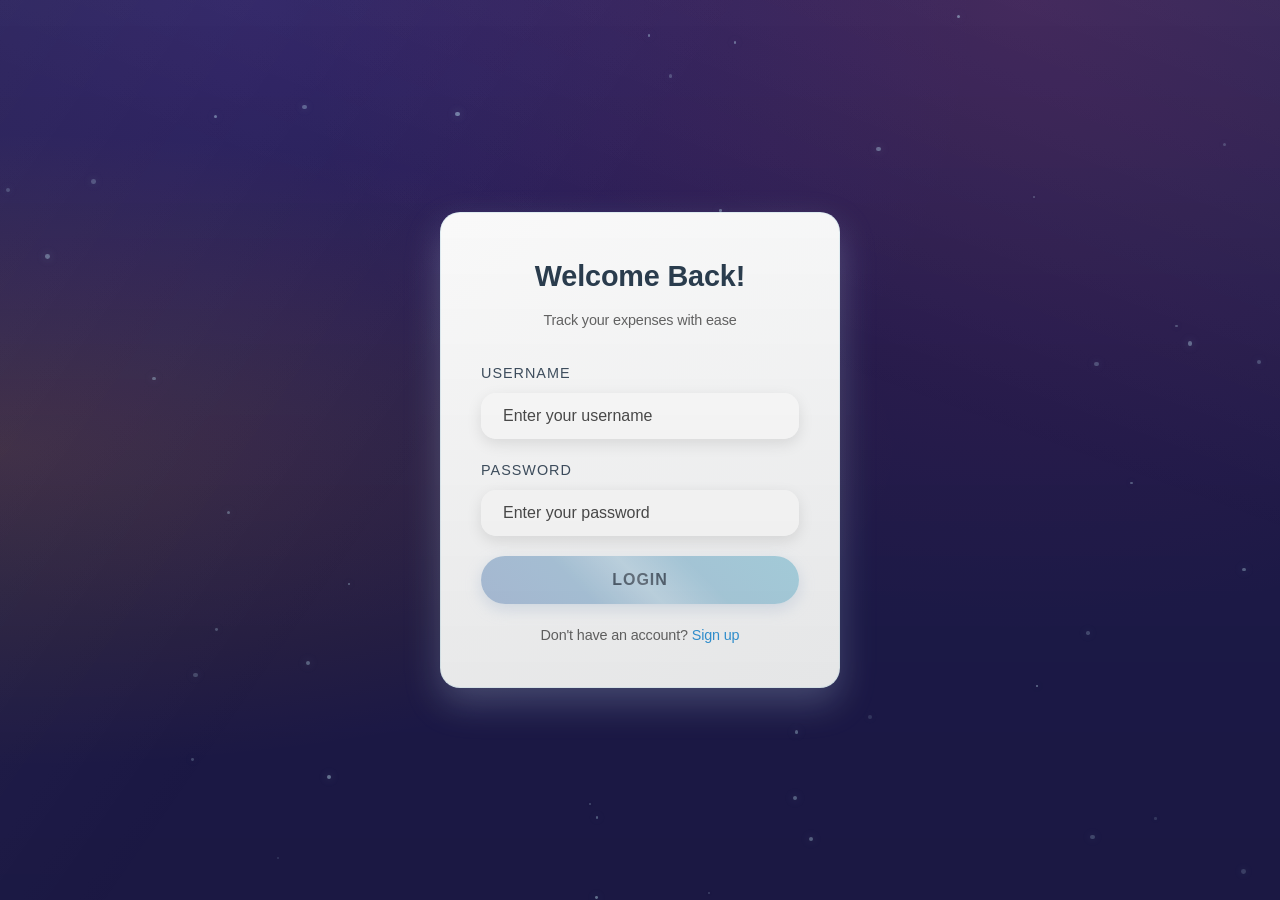
==== commit 575c5763: "first commit" ====
--- a/index.html
+++ b/index.html
@@ -29,33 +29,37 @@
     <div class="container">
         <h1>Personal Expense Tracker</h1>
         
-        <div class="balance-container">
-            <h2>Your Balance</h2>
-            <h3 id="balance">₹0.00</h3>
-        </div>
-
-        <div class="summary">
-            <div class="income">
-                <h4>Income</h4>
-                <p id="income-amount">₹0.00</p>
+        <div class="stats-row">
+            <div class="stat-card total-balance">
+                <div class="stat-info">
+                    <h2>Total Balance</h2>
+                    <h3 id="balance">₹0.00</h3>
+                </div>
             </div>
-            <div class="expenses">
-                <h4>Expenses</h4>
-                <p id="expense-amount">₹0.00</p>
+            
+            <div class="stat-card total-income">
+                <div class="stat-info">
+                    <h2>Total Income</h2>
+                    <h3 id="income-amount">₹0.00</h3>
+                </div>
+            </div>
+            
+            <div class="stat-card total-expense">
+                <div class="stat-info">
+                    <h2>Total Expense</h2>
+                    <h3 id="expense-amount">₹0.00</h3>
+                </div>
             </div>
         </div>
 
         <div class="transaction-container">
             <h3>Add New Transaction</h3>
             <form id="transaction-form">
-                <div class="form-control">
-                    <label for="description">Description</label>
-                    <input type="text" id="description" placeholder="Enter description..." required>
-                </div>
+
                 <div class="form-row">
                     <div class="form-control">
                         <label for="amount">Amount</label>
-                        <input type="number" id="amount" placeholder="Enter amount..." required step="0.01">
+                        <input type="number" id="amount" placeholder="Enter amount" required step="0.01">
                     </div>
                     <div class="form-control">
                         <label for="transaction-type">Type</label>
@@ -101,53 +105,26 @@
             </form>
         </div>
 
-        <div class="history-container">
-            <div class="history-header">
+        <!-- Transaction List -->
+        <div class="transaction-list-container">
+            <div class="transaction-list-header">
                 <h3>Transaction History</h3>
-                <div class="list-controls">
-                    <div class="filter-controls">
-                        <select id="filter-type" class="control-btn">
-                            <option value="all">All Types</option>
-                            <option value="income">Income</option>
-                            <option value="expense">Expense</option>
-                        </select>
-                        <select id="filter-category" class="control-btn">
-                            <option value="all">All Categories</option>
-                            <optgroup label="Expenses">
-                                <option value="groceries">Groceries</option>
-                                <option value="utilities">Utilities</option>
-                                <option value="rent">Rent</option>
-                                <option value="transportation">Transportation</option>
-                                <option value="entertainment">Entertainment</option>
-                                <option value="healthcare">Healthcare</option>
-                                <option value="shopping">Shopping</option>
-                                <option value="other-expense">Other</option>
-                            </optgroup>
-                            <optgroup label="Income">
-                                <option value="salary">Salary</option>
-                                <option value="freelance">Freelance</option>
-                                <option value="investments">Investments</option>
-                                <option value="other-income">Other</option>
-                            </optgroup>
-                        </select>
-                    </div>
-                    <div class="sort-controls">
-                        <button id="sort-date" class="control-btn">
-                            Sort by Date <span class="sort-icon">↓</span>
-                        </button>
-                        <button id="sort-amount" class="control-btn">
-                            Sort by Amount <span class="sort-icon">↓</span>
-                        </button>
-                    </div>
-                </div>
+                <button id="clear-btn" class="btn clear-btn" type="button">Clear All</button>
             </div>
-            <ul id="transaction-list" class="list">
-                <!-- Transactions will be added here dynamically -->
-            </ul>
+            <ul id="transaction-list" class="list"></ul>
         </div>
     </div>
     <script src="js/check-auth.js"></script>
-    <script>document.getElementById('username').textContent = currentUser;</script>
+    <script>
+        try {
+            const uname = currentUser;
+            const users = JSON.parse(localStorage.getItem('users')) || {};
+            const display = users[uname] && users[uname].displayName ? users[uname].displayName : uname;
+            document.getElementById('username').textContent = display;
+        } catch (err) {
+            document.getElementById('username').textContent = currentUser;
+        }
+    </script>
     <script src="js/script.js"></script>
 </body>
 </html>
--- a/css/style.css
+++ b/css/style.css
@@ -5,8 +5,8 @@
     --accent: #F59E0B;
     --background: #1E1B4B;
     --surface: rgba(255, 255, 255, 0.08);
-    --text: #FFFFFF;
-    --text-muted: #CBD5E1;
+    --text: #262424;
+    --text-muted: #2a2b2c;
     --error: #DC2626;
     --success: #059669;
 }
@@ -37,57 +37,16 @@
 
 /* Navbar styles (transaction page) */
 .navbar {
-    background: rgba(15, 23, 42, 0.8);
+    background: linear-gradient(135deg, var(--primary), var(--primary-dark));
     padding: 20px 0;
-    backdrop-filter: blur(16px);
-    -webkit-backdrop-filter: blur(16px);
     position: sticky;
     top: 0;
     z-index: 1000;
-    border-bottom: 1px solid rgba(255, 255, 255, 0.1);
-    transition: all 0.3s ease;
-    box-shadow: 0 4px 30px rgba(0, 0, 0, 0.2);
-}
-
-.nav-container {
-    max-width: 1200px;
-    margin: 0 auto;
-    padding: 0 24px;
-    display: flex;
-    justify-content: space-between;
-    align-items: center;
-}
-
-.nav-container h2 {
-    color: var(--text);
-    font-weight: 700;
-    font-size: 1.5rem;
-    background: linear-gradient(to right, var(--primary), var(--secondary));
-    -webkit-background-clip: text;
-    background-clip: text;
-    -webkit-text-fill-color: transparent;
-}
-
-.navbar::before {
-    content: '';
-    position: absolute;
-    top: 0;
-    left: 0;
-    width: 100%;
-    height: 100%;
-    background: linear-gradient(90deg, 
-        rgba(147, 112, 219, 0.2),
-        rgba(72, 61, 139, 0.2),
-        rgba(147, 112, 219, 0.2)
-    );
-    background-size: 200% 100%;
-    animation: gradientSlide 5s linear infinite;
-    z-index: -1;
-}
-
-@keyframes gradientSlide {
-    0% { background-position: 100% 0; }
-    100% { background-position: -100% 0; }
+    border: 3px solid rgba(255, 255, 255, 0.3);
+    border-radius: 15px;
+    transition: all 0.3s ease;
+    box-shadow: 0 8px 32px rgba(0, 0, 0, 0.3);
+    margin: 10px;
 }
 
 .nav-container {
@@ -104,6 +63,28 @@
     color: #add8e6;
     font-size: 1.1rem;
     margin: 0;
+}
+
+.navbar::before {
+    content: '';
+    position: absolute;
+    top: 0;
+    left: 0;
+    width: 100%;
+    height: 100%;
+    background: linear-gradient(90deg,
+        rgba(147, 112, 219, 0.2),
+        rgba(72, 61, 139, 0.2),
+        rgba(147, 112, 219, 0.2)
+    );
+    background-size: 200% 100%;
+    animation: gradientSlide 5s linear infinite;
+    z-index: -1;
+}
+
+@keyframes gradientSlide {
+    0% { background-position: 100% 0; }
+    100% { background-position: -100% 0; }
 }
 
 .nav-links {
@@ -264,11 +245,11 @@
     border: 1px solid rgba(192, 132, 252, 0.4);
     border-radius: 15px;
     font-size: 1rem;
-    background: rgba(192, 132, 252, 0.1);
+    background: rgba(255, 255, 255, 0.9);
     transition: all 0.3s cubic-bezier(0.4, 0, 0.2, 1);
     box-shadow: 0 2px 10px rgba(192, 132, 252, 0.15);
     animation: fadeIn 0.5s ease-out;
-    color: #fff;
+    color: #333333;
     backdrop-filter: blur(5px);
 }
 
@@ -290,19 +271,25 @@
 
 /* Style select options */
 .form-control select option {
-    background: #24243e;
-    color: #fff;
+    background: #f8f9fa;
+    color: #333333;
     padding: 10px;
+}
+
+/* Ensure date inputs have dark text for visibility */
+input[type="date"] {
+    color: #333333;
+    background: rgba(255, 255, 255, 0.9);
 }
 
 /* Custom placeholder color */
 ::placeholder {
-    color: rgba(147, 197, 253, 0.7);
+    color: rgba(0, 0, 0, 0.7);
 }
 
 /* Label styling */
 .form-control label {
-    color: #fff;
+    color: #292727;
     font-weight: 500;
     margin-bottom: 8px;
     display: block;
@@ -320,6 +307,7 @@
     background-position: right 15px center;
     background-size: 15px;
     cursor: pointer;
+    color: #333333;
 }
 
 .form-control input:focus,
@@ -516,6 +504,39 @@
     100% { transform: translateY(0px); }
 }
 
+.notification {
+    position: fixed;
+    top: 20px;
+    right: 20px;
+    padding: 15px 25px;
+    border-radius: 12px;
+    color: white;
+    font-weight: 500;
+    z-index: 1000;
+    opacity: 0;
+    transform: translateX(100%);
+    transition: all 0.3s ease;
+    box-shadow: 0 4px 12px rgba(0, 0, 0, 0.15);
+    display: flex;
+    align-items: center;
+    gap: 10px;
+}
+
+.notification.warning {
+    background: linear-gradient(135deg, #f1c40f, #f39c12);
+    border: 1px solid rgba(243, 156, 18, 0.3);
+}
+
+.notification.danger {
+    background: linear-gradient(135deg, #e74c3c, #c0392b);
+    border: 1px solid rgba(192, 57, 43, 0.3);
+}
+
+.notification.show {
+    opacity: 1;
+    transform: translateX(0);
+}
+
 /* About page specific styles */
 .container h3 {
     color: #483D8B;
@@ -551,7 +572,7 @@
     max-width: 700px;
     position: relative;
     overflow: hidden;
-    color: white;
+    color: rgb(94, 92, 92);
     border: 1px solid rgba(255, 255, 255, 0.1);
 }
 
@@ -747,7 +768,7 @@
     margin: 10px 0;
     transition: all 0.3s ease;
     text-shadow: 2px 2px 4px rgba(0, 0, 0, 0.2);
-    color: #ffffff;
+    color: #333333;
 }
 
 .income:hover p, .expenses:hover p {
@@ -898,7 +919,7 @@
     justify-content: space-between;
     padding: 20px;
     margin-bottom: 16px;
-    background: rgba(255, 255, 255, 0.98);
+    background: rgba(224, 220, 220, 0.98);
     border-radius: 16px;
     box-shadow: 0 4px 20px rgba(0, 0, 0, 0.06);
     transition: all 0.3s cubic-bezier(0.4, 0, 0.2, 1);
@@ -1060,43 +1081,58 @@
 .list-controls {
     display: flex;
     align-items: center;
-    justify-content: flex-start;
+    justify-content: space-between;
     gap: 15px;
     margin-top: 15px;
     flex-wrap: nowrap;
     overflow-x: auto;
     padding-bottom: 5px;
-}
-
-.filter-controls, .sort-controls {
+    border-bottom: 1px solid rgba(255, 255, 255, 0.1);
+}
+
+.sort-controls {
     display: flex;
     gap: 10px;
     flex-shrink: 0;
+    border-bottom: 1px solid rgba(255, 255, 255, 0.1);
 }
 
 .control-btn {
     padding: 8px 12px;
     white-space: nowrap;
-    background: rgba(147, 197, 253, 0.1);
-    border: 1px solid rgba(147, 197, 253, 0.2);
+    background: var(--surface);
+    border: 3px solid rgba(255, 255, 255, 0.3);
+    border-radius: 12px;
+    cursor: pointer;
+    font-size: 0.9em;
+    color: var(--text);
+    transition: all 0.3s ease;
+    backdrop-filter: blur(5px);
+}
+
+.control-btn:hover {
+    background: rgba(255, 255, 255, 0.15);
+    transform: translateY(-2px);
+    box-shadow: 0 8px 16px rgba(0, 0, 0, 0.2);
+}
+
+.control-btn.active {
+    background: linear-gradient(135deg, var(--primary), var(--primary-dark));
+    border: none;
+    color: white;
+    box-shadow: 0 8px 16px rgba(99, 102, 241, 0.2);
+}
+
+.filter-controls select {
+    border: 1px solid rgba(255, 255, 255, 0.1);
+    background: var(--surface);
+    color: var(--text);
+    padding: 8px 12px;
     border-radius: 5px;
     cursor: pointer;
     font-size: 0.9em;
-    color: #93C5FD;
     transition: all 0.3s ease;
     backdrop-filter: blur(5px);
-}
-
-.control-btn:hover {
-    background-color: #e9ecef;
-    border-color: #cbd3da;
-}
-
-.control-btn.active {
-    background: rgba(147, 197, 253, 0.3);
-    color: #93C5FD;
-    border-color: rgba(147, 197, 253, 0.4);
-    box-shadow: 0 0 15px rgba(147, 197, 253, 0.2);
 }
 
 .sort-icon {
--- a/css/animations.css
+++ b/css/animations.css
@@ -1,4 +1,63 @@
-/* Animations and Enhanced Styles */
+/* Simple and Clean Animations */
+/* Basic fade in */
+@keyframes fadeIn {
+    from { opacity: 0; }
+    to { opacity: 1; }
+}
+
+/* Subtle slide up */
+@keyframes slideUp {
+    from {
+        opacity: 0;
+        transform: translateY(10px);
+    }
+    to {
+        opacity: 1;
+        transform: translateY(0);
+    }
+}
+
+/* Common animation classes */
+.fade-in {
+    animation: fadeIn 0.4s ease forwards;
+}
+
+.slide-up {
+    animation: slideUp 0.4s ease forwards;
+}
+
+/* Clean transitions */
+.btn, .stat-card, .form-control input, .form-control select {
+    transition: all 0.3s ease;
+}
+
+/* Simple hover effects */
+.btn:hover, .stat-card:hover {
+    transform: translateY(-2px);
+}
+
+/* Page element animations */
+.container {
+    animation: fadeIn 0.4s ease forwards;
+}
+
+.stats-row {
+    animation: slideUp 0.4s ease forwards;
+}
+
+.transaction-container {
+    animation: slideUp 0.4s ease 0.1s forwards;
+}
+
+/* Background gradient */
+body {
+    background: linear-gradient(to right, #1E1B4B, #2D3748);
+}
+
+/* Remove excessive animations */
+* {
+    backface-visibility: hidden;
+}
 @import url('https://fonts.googleapis.com/css2?family=Poppins:wght@300;400;500;600;700&display=swap');
 
 /* Base styles */
@@ -107,7 +166,7 @@
     left: 0;
     width: 100%;
     height: 100%;
-    background: url("data:image/svg+xml,%3Csvg width='100' height='100' viewBox='0 0 100 100' xmlns='http://www.w3.org/2000/svg'%3E%3Cpath d='M11 18c3.866 0 7-3.134 7-7s-3.134-7-7-7-7 3.134-7 7 3.134 7 7 7zm48 25c3.866 0 7-3.134 7-7s-3.134-7-7-7-7 3.134-7 7 3.134 7 7 7zm-43-7c1.657 0 3-1.343 3-3s-1.343-3-3-3-3 1.343-3 3 1.343 3 3 3zm63 31c1.657 0 3-1.343 3-3s-1.343-3-3-3-3 1.343-3 3 1.343 3 3 3zM34 90c1.657 0 3-1.343 3-3s-1.343-3-3-3-3 1.343-3 3 1.343 3 3 3zm56-76c1.657 0 3-1.343 3-3s-1.343-3-3-3-3 1.343-3 3 1.343 3 3 3zM12 86c2.21 0 4-1.79 4-4s-1.79-4-4-4-4 1.79-4 4 1.79 4 4 4zm28-65c2.21 0 4-1.79 4-4s-1.79-4-4-4-4 1.79-4 4 1.79 4 4 4zm23-11c2.76 0 5-2.24 5-5s-2.24-5-5-5-5 2.24-5 5 2.24 5 5 5zm-6 60c2.21 0 4-1.79 4-4s-1.79-4-4-4-4 1.79-4 4 1.79 4 4 4zm29 22c2.76 0 5-2.24 5-5s-2.24-5-5-5-5 2.24-5 5 2.24 5 5 5zM32 63c2.76 0 5-2.24 5-5s-2.24-5-5-5-5 2.24-5 5 2.24 5 5 5zm57-13c2.76 0 5-2.24 5-5s-2.24-5-5-5-5 2.24-5 5 2.24 5 5 5zm-9-21c1.105 0 2-.895 2-2s-.895-2-2-2-2 .895-2 2 .895 2 2 2zM60 91c1.105 0 2-.895 2-2s-.895-2-2-2-2 .895-2 2 .895 2 2 2zM35 41c1.105 0 2-.895 2-2s-.895-2-2-2-2 .895-2 2 .895 2 2 2zM12 60c1.105 0 2-.895 2-2s-.895-2-2-2-2 .895-2 2 .895 2 2 2z' fill='rgba(255,255,255,0.03)' fill-opacity='0.03' fill-rule='evenodd'/%3E%3C/svg%3E"),
+    background: url("data:image/svg+xml,%3Csvg width='100' height='100' viewBox='0 0 100 100' xmlns='http://www.w3.org/2000/svg'%3E%3Cpath d='M11 18c3.866 0 7-3.134 7-7s-3.134-7-7-7-7 3.134-7 7 3.134 7 7 7zm48 25c3.866 0 7-3.134 7-7s-3.134-7-7-7-7 3.134-7 7 3.134 7 7 7zm-43-7c1.657 0 3-1.343 3-3s-1.343-3-3-3-3 1.343-3 3 1.343 3 3 3zm63 31c1.657 0 3-1.343 3-3s-1.343-3-3-3-3 1.343-3 3 1.343 3 3 3zM34 90c1.657 0 3-1.343 3-3s-1.343-3-3-3-3 1.343-3 3 1.343 3 3 3zm56-76c1.657 0 3-1.343 3-3s-1.343-3-3-3-3 1.343-3 3 1.343 3 3 3zM12 86c2.21 0 4-1.79 4-4s-1.79-4-4-4-4 1.79-4 4 1.79 4 4 4zm28-65c2.21 0 4-1.79 4-4s-1.79-4-4-4-4 1.79-4 4 1.79 4 4 4zm23-11c2.76 0 5-2.24 5-5s-2.24-5-5-5-5 2.24-5 5 2.24 5 5 5zm-6 60c2.21 0 4-1.79 4-4s-1.79-4-4-4-4 1.79-4 4 1.79 4 4 4zm29 22c2.76 0 5-2.24 5-5s-2.24-5-5-5-5 2.24-5 5 2.24 5 5 5zM32 63c2.76 0 5-2.24 5-5s-2.24-5-5-5-5 2.24-5 5 2.24 5 5 5zm57-13c2.76 0 5-2.24 5-5s-2.24-5-5-5-5 2.24-5 5 2.24 5 5 5zm-9-21c1.105 0 2-.895 2-2s-.895-2-2-2-2 .895-2 2 .895 2 2 2zM60 91c1.105 0 2-.895 2-2s-.895-2-2-2-2 .895-2 2 .895 2 2 2zM35 41c1.105 0 2-.895 2-2s-.895-2-2-2-2 .895-2 2 .895 2 2 2zM12 60c1.105 0 2-.895 2-2s-.895-2-2-2-2 .895-2 2 .895 2 2 2' fill='rgba(255,255,255,0.03)' fill-opacity='0.03' fill-rule='evenodd'/%3E%3C/svg%3E"),
         linear-gradient(to bottom, transparent, rgba(0, 0, 0, 0.2));
     opacity: 0.5;
     pointer-events: none;
--- a/css/transactions.css
+++ b/css/transactions.css
@@ -55,7 +55,7 @@
     animation: slideIn 0.5s ease-out;
     border: 1px solid rgba(255, 255, 255, 0.1);
     backdrop-filter: blur(10px);
-    color: #fff;
+    color: #333333;
     position: relative;
     overflow: hidden;
 }
@@ -94,12 +94,12 @@
 .transaction-info .description {
     font-size: 1.1em;
     font-weight: 600;
-    color: #2c3e50;
+    color: #333333;
     margin-bottom: 5px;
 }
 
 .transaction-info .details {
-    color: #666;
+    color: #333333;
     font-size: 0.9em;
 }
 
